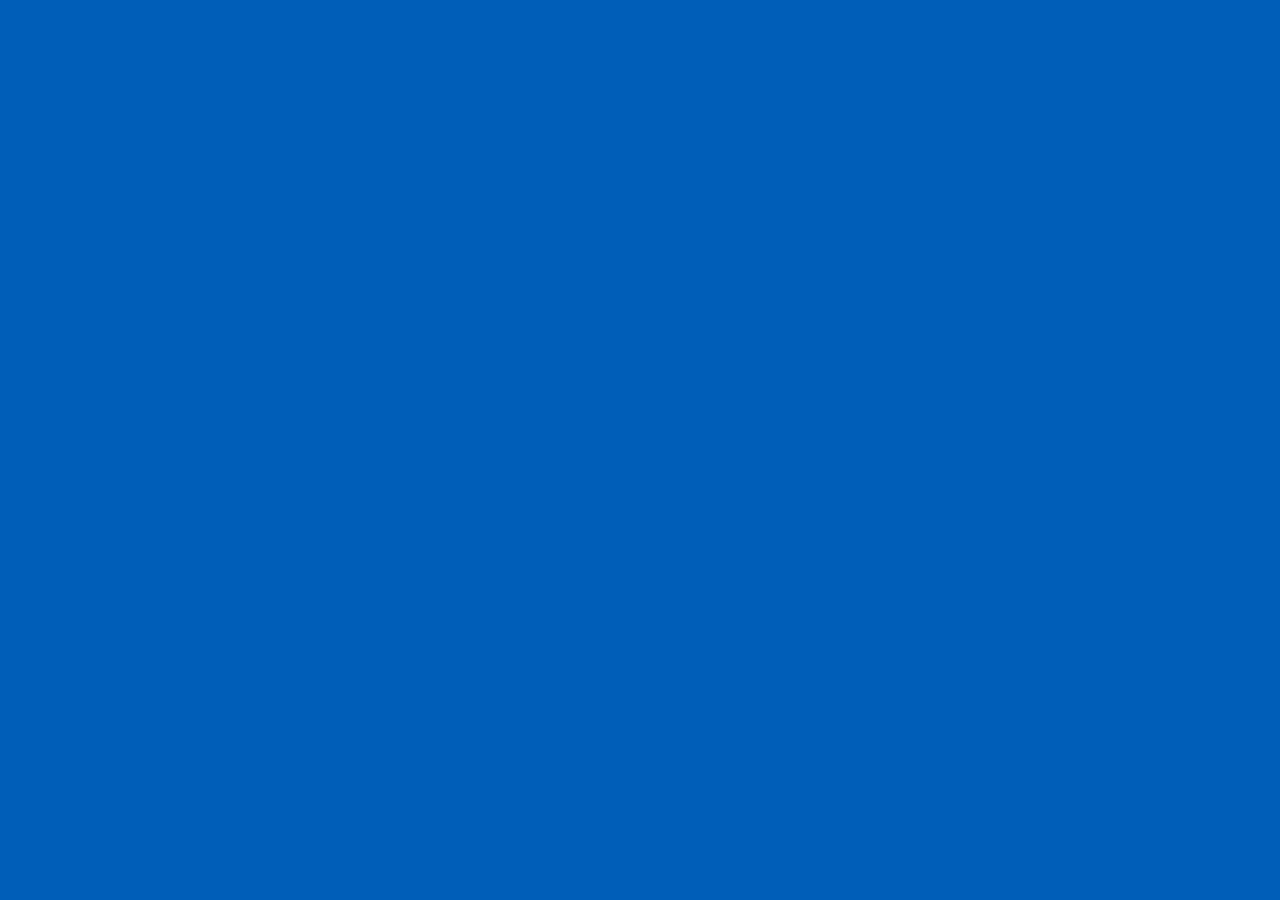
==== dashboard.html @ c89e1d15 "Add css dashboard link" ====
<!DOCTYPE html>
<html lang="es">

<head>
    <meta charset="UTF-8">
    <meta name="viewport" content="width=device-width, initial-scale=1.0">
    <title>Sublytics - Dashboard</title>

    <link rel="stylesheet" href="dashboard.css" />
</head>

<body>

    <!-- ==================== HEADER ==================== -->
    <header></header>

    <!-- ==================== MAIN ==================== -->
    <main></main>

    <!-- ==================== FOOTER ==================== -->
    <footer></footer>

</body>

</html>
---- dashboard.css ----
/* CSS Reset */
*,
*::before,
*::after {
    margin: 0;
    padding: 0;
    box-sizing: border-box;
}

:root {
    --color-blue: #005EB8;
    --color-sky: #2196F3;
    --color-white: #FCFCFC;
    --app-width: 780px;
    --header-height: 120px;
}

body {
    width: var(--app-width);
    height: 100dvh;
    /* Tener en cuenta que el footer debe estar fixed abajo */
    margin: 0 auto;
    color: var(--color-white);
    background: var(--color-blue);
    position: relative;
    font-family: 'Google Sans';
    /* background: linear-gradient(var(--color-blue), var(--color-sky)); */
}
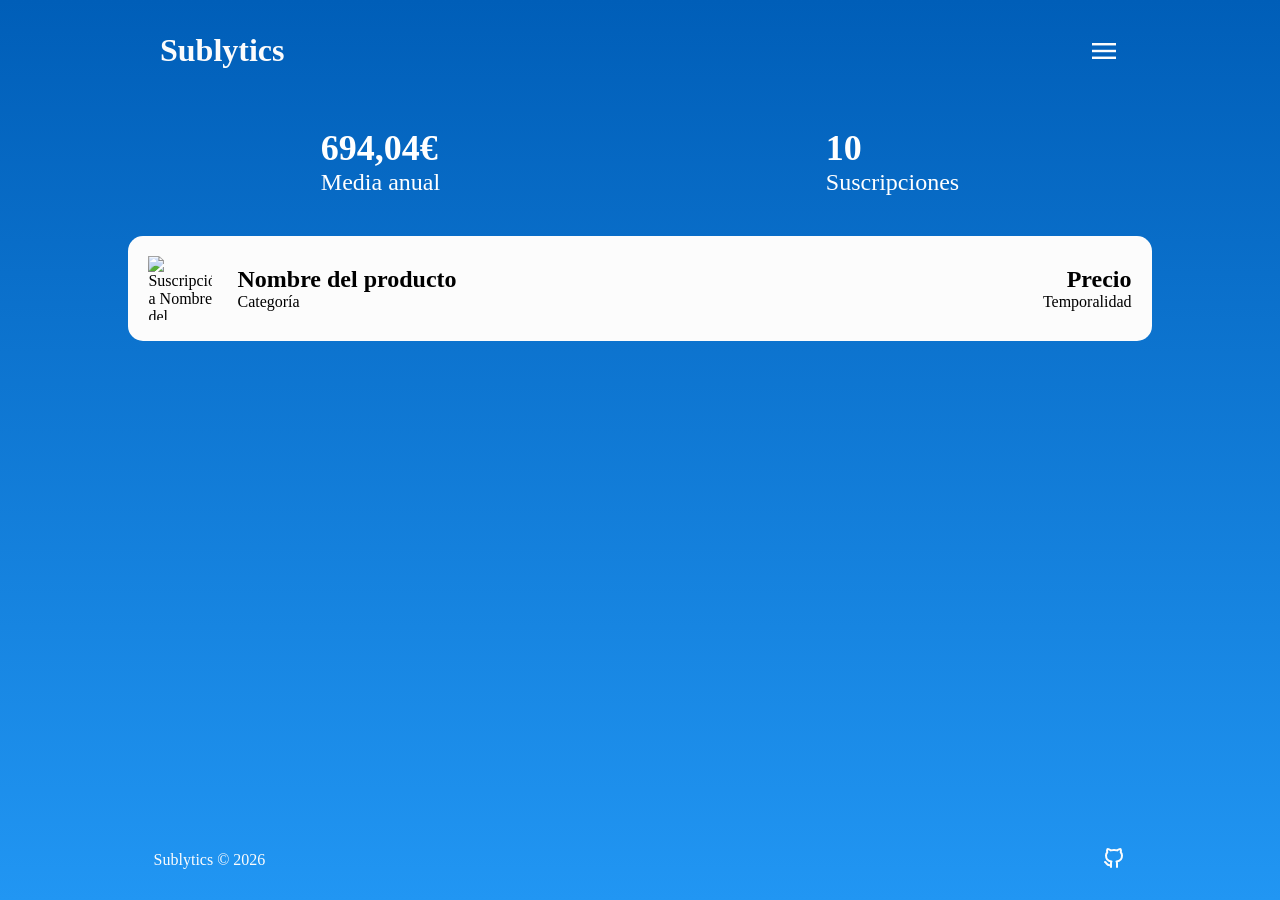
==== commit b58a479c: "Make dashboard page basic functionality" ====
--- a/dashboard.html
+++ b/dashboard.html
@@ -4,6 +4,13 @@
 <head>
     <meta charset="UTF-8">
     <meta name="viewport" content="width=device-width, initial-scale=1.0">
+    <link rel="preconnect" href="https://fonts.googleapis.com">
+    <link rel="preconnect" href="https://fonts.gstatic.com" crossorigin>
+    <link
+        href="https://fonts.googleapis.com/css2?family=Google+Sans:ital,opsz,wght@0,17..18,400..700;1,17..18,400..700&display=swap"
+        rel="stylesheet">
+    <link rel="stylesheet"
+        href="https://fonts.googleapis.com/css2?family=Material+Symbols+Outlined:opsz,wght,FILL,GRAD@20..48,100..700,0..1,-50..200" />
     <title>Sublytics - Dashboard</title>
 
     <link rel="stylesheet" href="dashboard.css" />
@@ -12,13 +19,79 @@
 <body>
 
     <!-- ==================== HEADER ==================== -->
-    <header></header>
+
+    <header class="app-header">
+
+        <h1>Sublytics</h1>
+        <button class="btn-menu material-symbols-outlined" aria-label="Abrir menú principal" aria-expanded="false"
+            aria-controls="main-navigation">menu</button>
+
+        <nav id="main-navigation" class="main-nav" hidden>
+            <ul>
+                <li><a href="/dashboard">Dashboard</a></li>
+                <li><a href="/subscriptions">Suscripciones</a></li>
+                <li><a href="/reports">Informes</a></li>
+                <li><a href="/settings">Configuración</a></li>
+            </ul>
+        </nav>
+
+    </header>
 
     <!-- ==================== MAIN ==================== -->
-    <main></main>
+
+    <main class="app">
+
+        <!-- HERO -->
+        <section class="hero">
+            <div class="hero-stat">
+                <p class="hero-value">694,04€</p>
+                <p class="hero-label">Media anual</p>
+            </div>
+            <div class="hero-stat">
+                <p class="hero-value">10</p>
+                <p class="hero-label">Suscripciones</p>
+            </div>
+        </section>
+
+        <!-- CARD -->
+        <article class="card">
+            <a class="card-link" href="/subscriptions/google-one.html">
+                <img class="card-image" src="assets/Google_One_logo.svg" alt="Suscripción a Nombre del producto" />
+
+                <div class="card-content">
+                    <div class="card-info">
+                        <h2 class="card-title">Nombre del producto</h2>
+                        <p class="card-category">Categoría</p>
+                    </div>
+
+                    <div class="card-pricing">
+                        <p class="card-price">Precio</p>
+                        <p class="card-period">Temporalidad</p>
+                    </div>
+                </div>
+            </a>
+        </article>
+
+    </main>
 
     <!-- ==================== FOOTER ==================== -->
-    <footer></footer>
+
+    <footer>
+        <p class="footer-brand">Sublytics &copy 2026</p>
+
+        <a class="footer-link" href="https://github.com/Jaldekoa/sublytics" target="_blank"
+            aria-label="Ver repositorio de Sublytics en GitHub" rel="noopener noreferrer">
+
+            <svg class="github-icon" width="24" height="24" viewBox="0 0 24 24" fill="none" stroke="currentColor"
+                stroke-width="2" stroke-linecap="round" stroke-linejoin="round"
+                class="icon icon-tabler icons-tabler-outline icon-tabler-brand-github">
+                <path stroke="none" d="M0 0h24v24H0z" fill="none" />
+                <path
+                    d="M9 19c-4.3 1.4 -4.3 -2.5 -6 -3m12 5v-3.5c0 -1 .1 -1.4 -.5 -2c2.8 -.3 5.5 -1.4 5.5 -6a4.6 4.6 0 0 0 -1.3 -3.2a4.2 4.2 0 0 0 -.1 -3.2s-1.1 -.3 -3.5 1.3a12.3 12.3 0 0 0 -6.2 0c-2.4 -1.6 -3.5 -1.3 -3.5 -1.3a4.2 4.2 0 0 0 -.1 3.2a4.6 4.6 0 0 0 -1.3 3.2c0 4.6 2.7 5.7 5.5 6c-.6 .6 -.6 1.2 -.5 2v3.5" />
+            </svg>
+        </a>
+
+    </footer>
 
 </body>
 
--- a/dashboard.css
+++ b/dashboard.css
@@ -11,18 +11,132 @@
     --color-blue: #005EB8;
     --color-sky: #2196F3;
     --color-white: #FCFCFC;
-    --app-width: 780px;
+    --app-width: 80%;
     --header-height: 120px;
 }
 
 body {
+    height: 100dvh;
+    margin: 0 auto;
     width: var(--app-width);
-    height: 100dvh;
-    /* Tener en cuenta que el footer debe estar fixed abajo */
-    margin: 0 auto;
     color: var(--color-white);
     background: var(--color-blue);
     position: relative;
     font-family: 'Google Sans';
-    /* background: linear-gradient(var(--color-blue), var(--color-sky)); */
+    background: linear-gradient(var(--color-blue), var(--color-sky));
+    color: black;
+}
+
+/* ==================== HEADER ==================== */
+
+header {
+    display: flex;
+    justify-content: space-between;
+    padding: 2rem;
+}
+
+header h1 {
+    color: var(--color-white);
+}
+
+.btn-menu {
+    background: transparent;
+    border: 0px;
+    color: var(--color-white);
+    font-size: 32px;
+    cursor: pointer;
+}
+
+.hero {
+    height: var(--header-height);
+    display: flex;
+    justify-content: space-around;
+    align-items: center;
+
+    .hero-stat {
+        font-size: 24px;
+        color: white;
+    }
+
+    .hero-value {
+        font-size: 1.5em;
+        font-weight: bold;
+    }
+}
+
+/* ==================== MAIN ==================== */
+
+.app {
+    display: flex;
+    flex-direction: column;
+    gap: 15px;
+}
+
+.card {
+    background: var(--color-white);
+    border-radius: 15px;
+    transition: all ease-in-out 100ms;
+    cursor: pointer;
+}
+
+.card:hover {
+    scale: 1.05;
+    box-shadow: 0 0 15px 1px white;
+    transition: all ease-in-out 300ms;
+}
+
+.card-link {
+    padding: 2%;
+    display: flex;
+    align-items: center;
+    text-decoration: none;
+    color: inherit;
+}
+
+.card-image {
+    width: 64px;
+    height: 64px;
+    aspect-ratio: 1 / 1;
+    margin-right: 25px;
+    object-fit: contain;
+}
+
+.card-content {
+    width: 100%;
+    display: flex;
+    flex-direction: row;
+    justify-content: space-between;
+}
+
+.card-pricing {
+    text-align: right;
+}
+
+.card-price {
+    font-weight: bold;
+    font-size: 1.5em;
+}
+
+/* ==================== FOOTER ==================== */
+
+footer {
+    bottom: 0;
+    width: var(--app-width);
+    position: fixed;
+    padding: 2% 2%;
+    display: flex;
+    justify-content: space-between;
+    align-items: center;
+    color: var(--color-white);
+}
+
+.github-icon {
+    color: var(--color-white);
+    background: transparent;
+    transition: transform 100ms ease-in-out;
+}
+
+.github-icon:hover {
+    transform: scale(1.1);
+    transition: transform 300ms ease-in-out;
 }
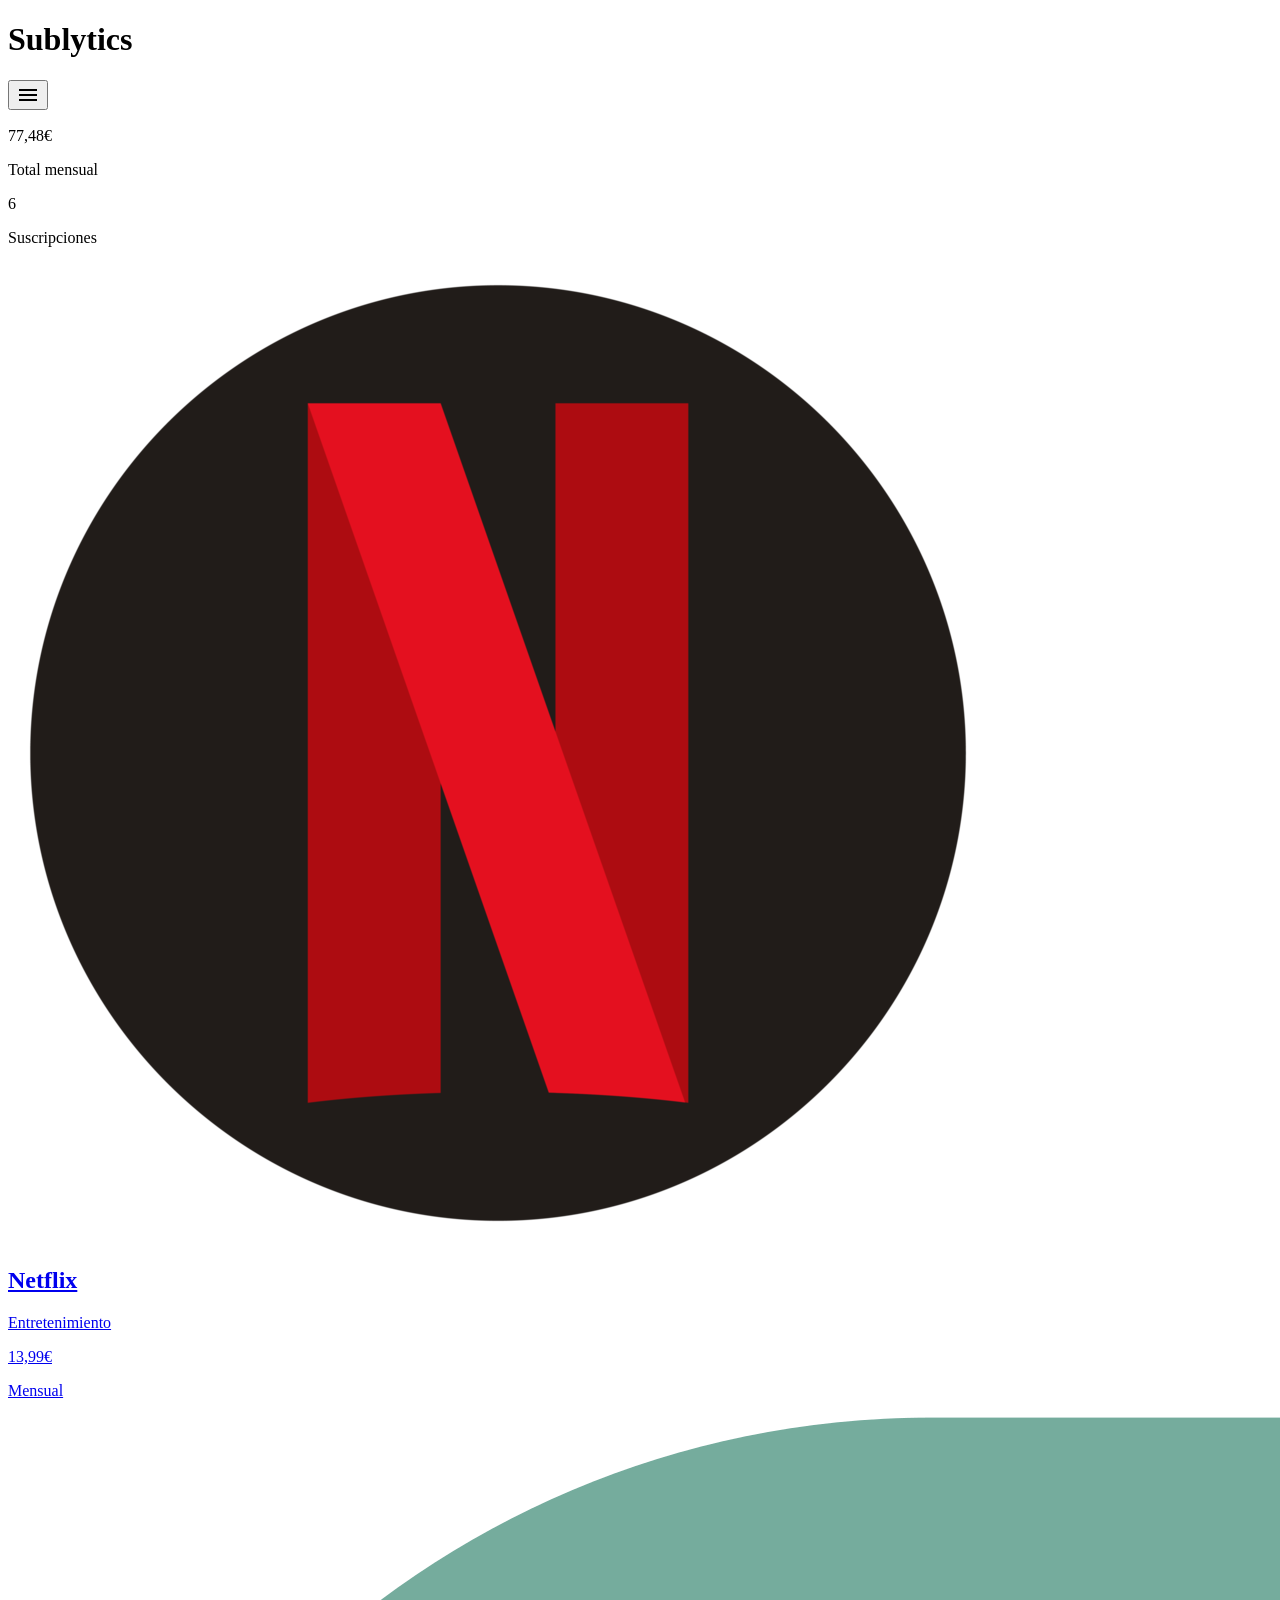
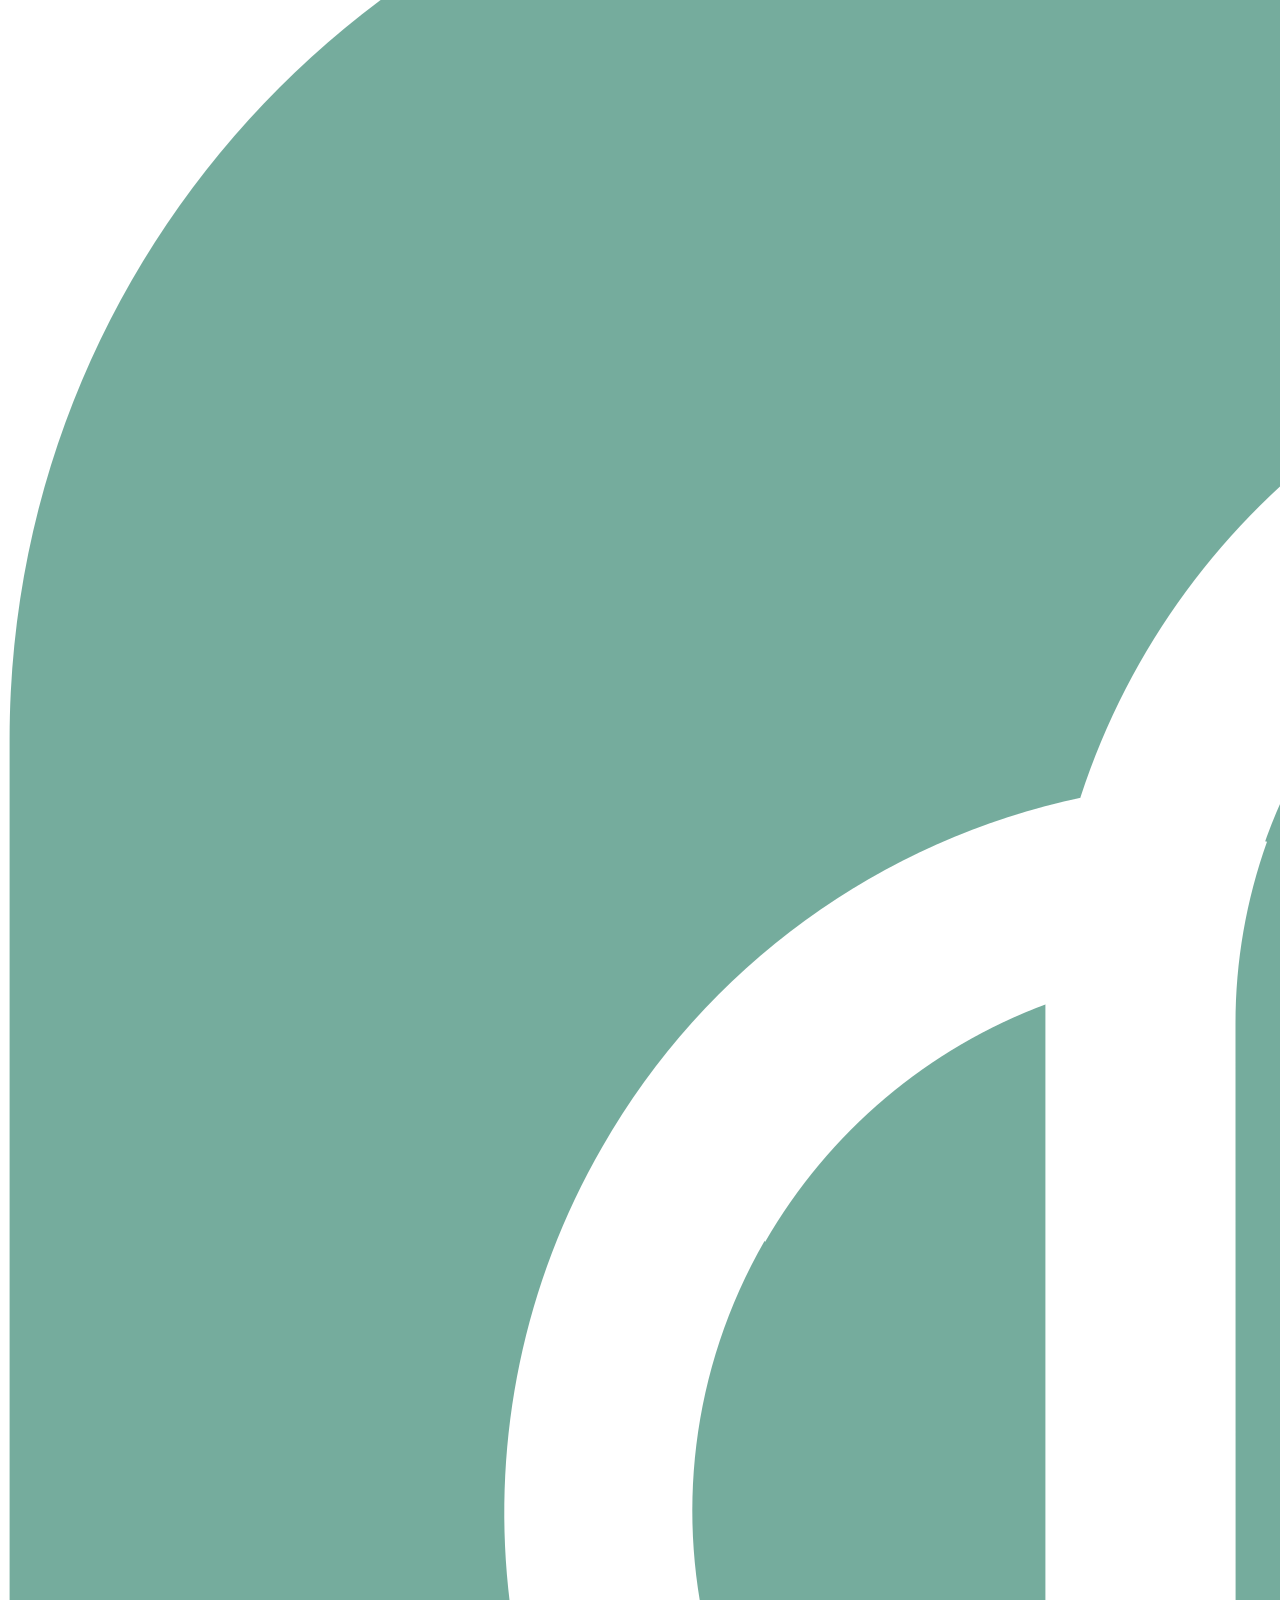
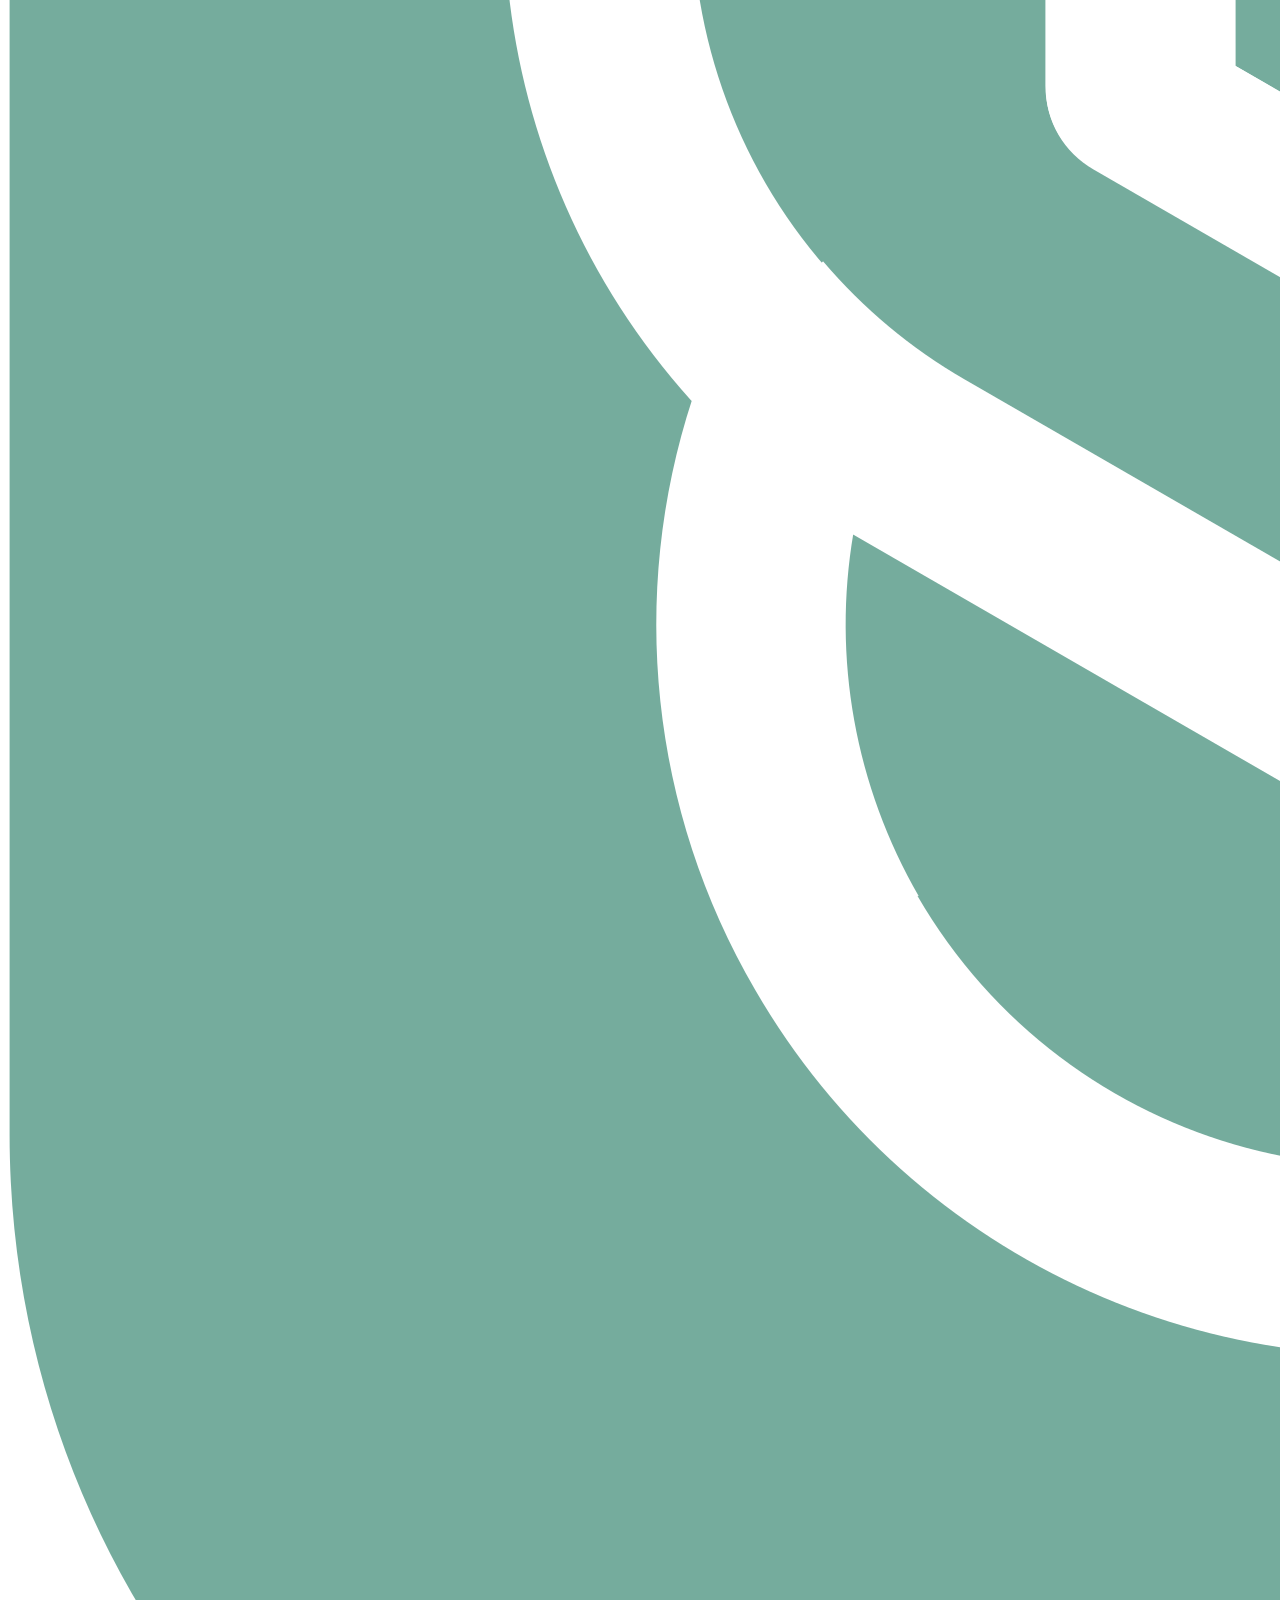
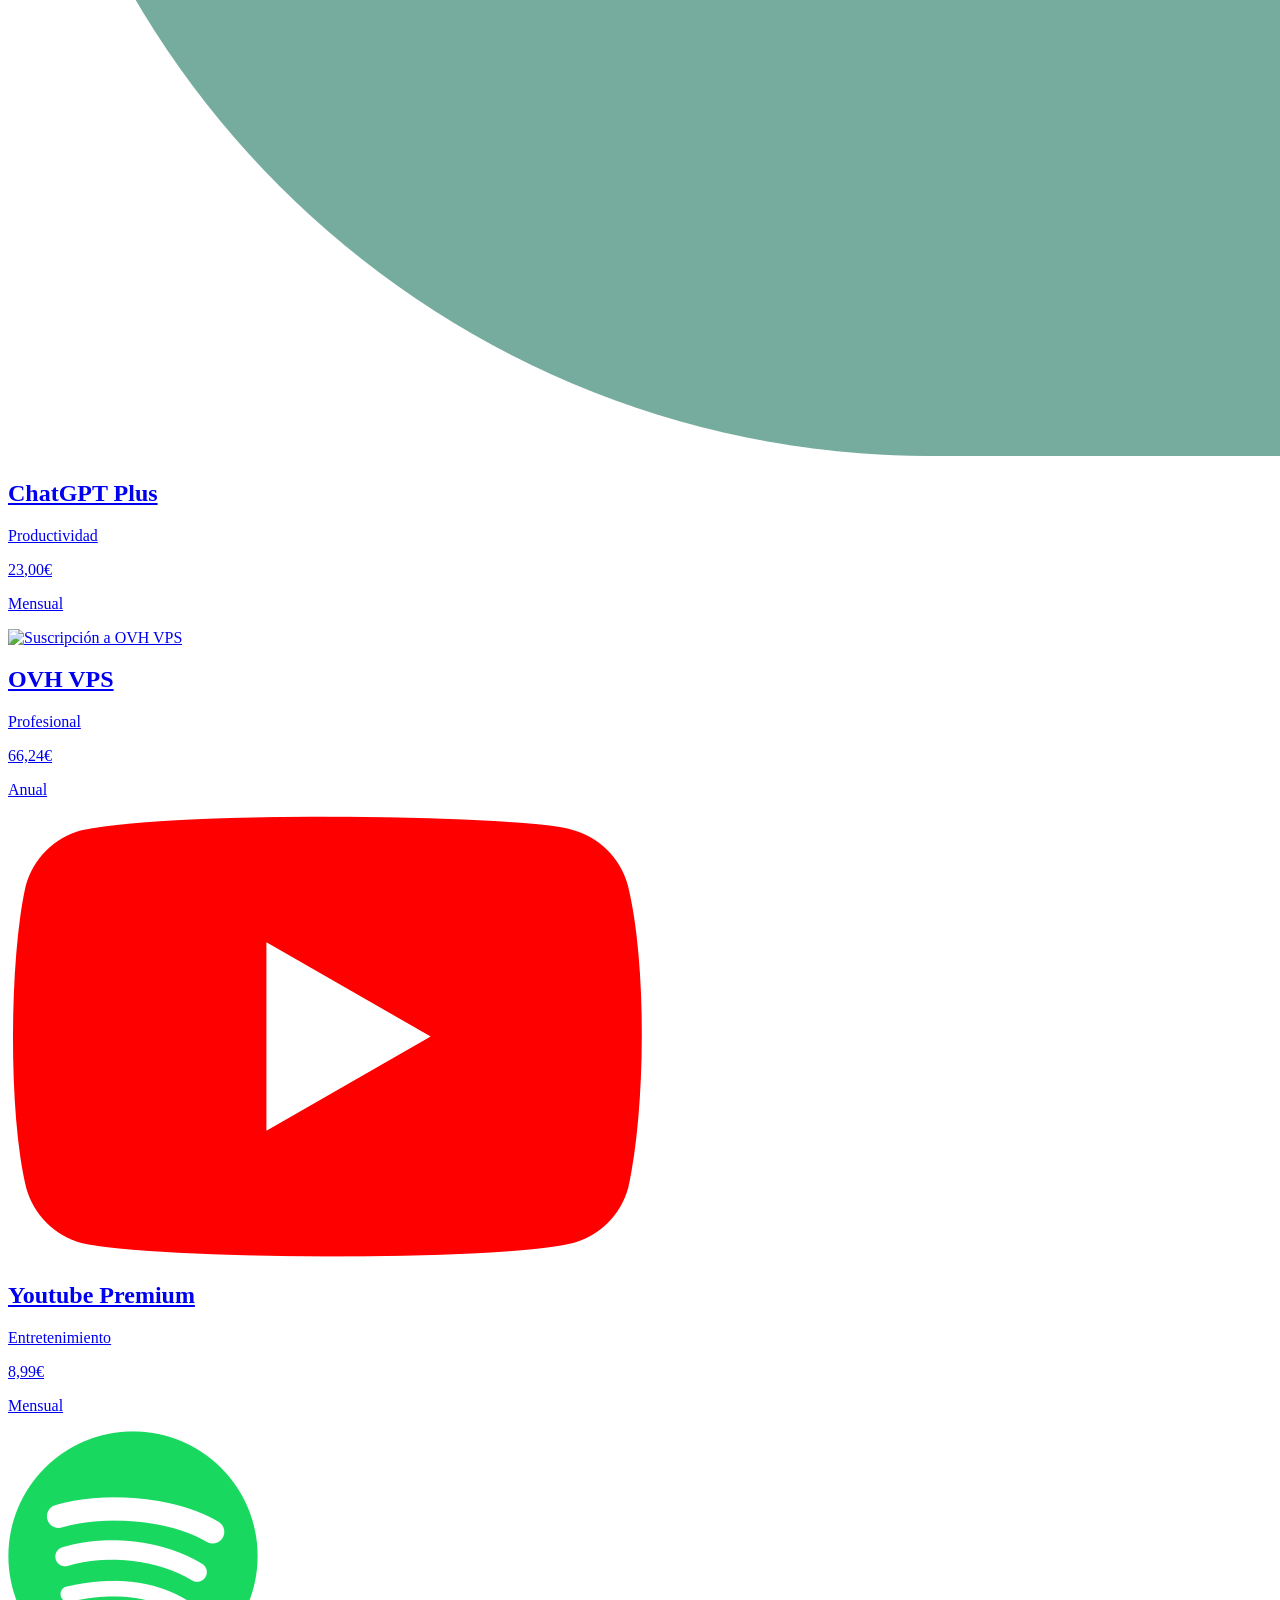
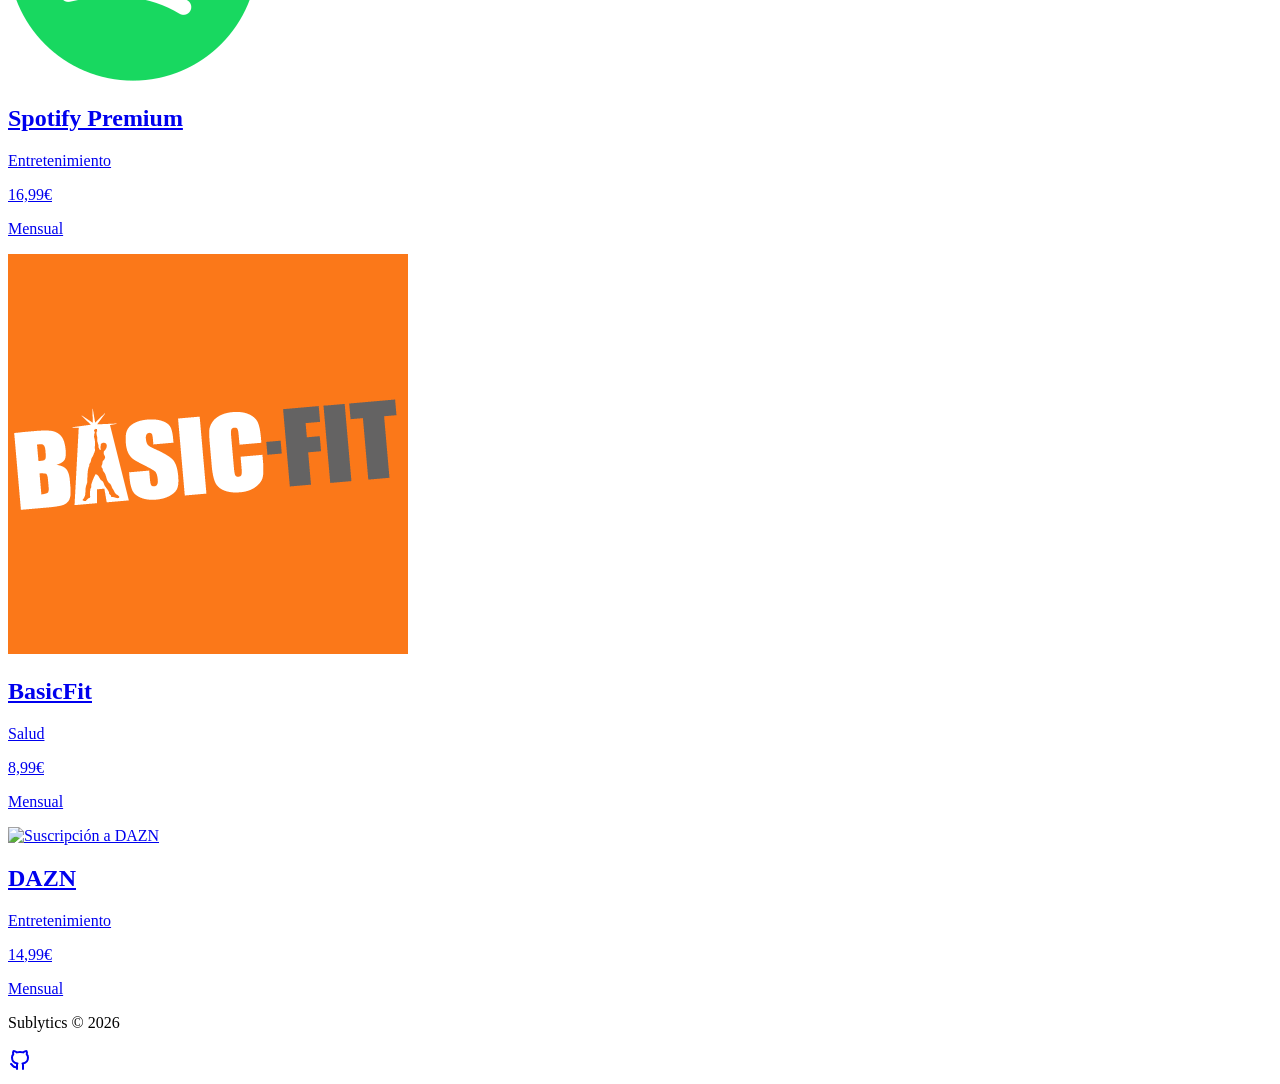
==== commit 725e8bf3: "Add more cards with logos and data and fix navbar" ====
--- a/dashboard.html
+++ b/dashboard.html
@@ -13,7 +13,7 @@
         href="https://fonts.googleapis.com/css2?family=Material+Symbols+Outlined:opsz,wght,FILL,GRAD@20..48,100..700,0..1,-50..200" />
     <title>Sublytics - Dashboard</title>
 
-    <link rel="stylesheet" href="dashboard.css" />
+    <link rel="stylesheet" href="styles/dashboard.css" />
 </head>
 
 <body>
@@ -28,10 +28,9 @@
 
         <nav id="main-navigation" class="main-nav" hidden>
             <ul>
-                <li><a href="/dashboard">Dashboard</a></li>
-                <li><a href="/subscriptions">Suscripciones</a></li>
-                <li><a href="/reports">Informes</a></li>
-                <li><a href="/settings">Configuración</a></li>
+                <li class="username">Bienvenido</li>
+                <li><a href="/subscription.html">Añadir suscripción</a></li>
+                <li><a href="/">Cerrar sesión</a></li>
             </ul>
         </nav>
 
@@ -44,29 +43,137 @@
         <!-- HERO -->
         <section class="hero">
             <div class="hero-stat">
-                <p class="hero-value">694,04€</p>
-                <p class="hero-label">Media anual</p>
+                <p class="hero-value">77,48€</p>
+                <p class="hero-label">Total mensual</p>
             </div>
             <div class="hero-stat">
-                <p class="hero-value">10</p>
+                <p class="hero-value">6</p>
                 <p class="hero-label">Suscripciones</p>
             </div>
         </section>
 
         <!-- CARD -->
         <article class="card">
-            <a class="card-link" href="/subscriptions/google-one.html">
-                <img class="card-image" src="assets/Google_One_logo.svg" alt="Suscripción a Nombre del producto" />
-
-                <div class="card-content">
-                    <div class="card-info">
-                        <h2 class="card-title">Nombre del producto</h2>
-                        <p class="card-category">Categoría</p>
-                    </div>
-
-                    <div class="card-pricing">
-                        <p class="card-price">Precio</p>
-                        <p class="card-period">Temporalidad</p>
+            <a class="card-link" href="/subscription.html?title=Netflix">
+                <img class="card-image" src="assets/Netflix.webp" alt="Suscripción a Netflix" />
+
+                <div class="card-content">
+                    <div class="card-info">
+                        <h2 class="card-title">Netflix</h2>
+                        <p class="card-category">Entretenimiento</p>
+                    </div>
+
+                    <div class="card-pricing">
+                        <p class="card-price">13,99&euro;</p>
+                        <p class="card-period">Mensual</p>
+                    </div>
+                </div>
+            </a>
+        </article>
+
+        <article class="card">
+            <a class="card-link" href="/subscription.html?title=ChatGPT%20Plus">
+                <img class="card-image" src="assets/ChatGPT.png" alt="Suscripción a ChatGPT Plus" />
+
+                <div class="card-content">
+                    <div class="card-info">
+                        <h2 class="card-title">ChatGPT Plus</h2>
+                        <p class="card-category">Productividad</p>
+                    </div>
+
+                    <div class="card-pricing">
+                        <p class="card-price">23,00&euro;</p>
+                        <p class="card-period">Mensual</p>
+                    </div>
+                </div>
+            </a>
+        </article>
+
+        <article class="card">
+            <a class="card-link" href="/subscription.html?title=OVH&VPS">
+                <img class="card-image" src="assets/OVH.png" alt="Suscripción a OVH VPS" />
+
+                <div class="card-content">
+                    <div class="card-info">
+                        <h2 class="card-title">OVH VPS</h2>
+                        <p class="card-category">Profesional</p>
+                    </div>
+
+                    <div class="card-pricing">
+                        <p class="card-price">66,24&euro;</p>
+                        <p class="card-period">Anual</p>
+                    </div>
+                </div>
+            </a>
+        </article>
+
+        <article class="card">
+            <a class="card-link" href="/subscription.html?title=Youtube%20Premium">
+                <img class="card-image" src="assets/Youtube.png" alt="Suscripción a Youtube Premium" />
+
+                <div class="card-content">
+                    <div class="card-info">
+                        <h2 class="card-title">Youtube Premium</h2>
+                        <p class="card-category">Entretenimiento</p>
+                    </div>
+
+                    <div class="card-pricing">
+                        <p class="card-price">8,99&euro;</p>
+                        <p class="card-period">Mensual</p>
+                    </div>
+                </div>
+            </a>
+        </article>
+
+        <article class="card">
+            <a class="card-link" href="/subscription.html?title=Spotify%20Premium">
+                <img class="card-image" src="assets/Spotify.png" alt="Suscripción a Spotify Premium" />
+
+                <div class="card-content">
+                    <div class="card-info">
+                        <h2 class="card-title">Spotify Premium</h2>
+                        <p class="card-category">Entretenimiento</p>
+                    </div>
+
+                    <div class="card-pricing">
+                        <p class="card-price">16,99&euro;</p>
+                        <p class="card-period">Mensual</p>
+                    </div>
+                </div>
+            </a>
+        </article>
+
+        <article class="card">
+            <a class="card-link" href="/subscription.html?title=BasicFit">
+                <img class="card-image" src="assets/BasicFit.png" alt="Suscripción a BasicFit" />
+
+                <div class="card-content">
+                    <div class="card-info">
+                        <h2 class="card-title">BasicFit</h2>
+                        <p class="card-category">Salud</p>
+                    </div>
+
+                    <div class="card-pricing">
+                        <p class="card-price">8,99&euro;</p>
+                        <p class="card-period">Mensual</p>
+                    </div>
+                </div>
+            </a>
+        </article>
+
+        <article class="card">
+            <a class="card-link" href="/subscription.html?title=DAZN">
+                <img class="card-image" src="assets/DAZN.webp" alt="Suscripción a DAZN" />
+
+                <div class="card-content">
+                    <div class="card-info">
+                        <h2 class="card-title">DAZN</h2>
+                        <p class="card-category">Entretenimiento</p>
+                    </div>
+
+                    <div class="card-pricing">
+                        <p class="card-price">14,99&euro;</p>
+                        <p class="card-period">Mensual</p>
                     </div>
                 </div>
             </a>
@@ -93,6 +200,7 @@
 
     </footer>
 
+    <script src="scripts/dashboard.js"></script>
 </body>
 
 </html>
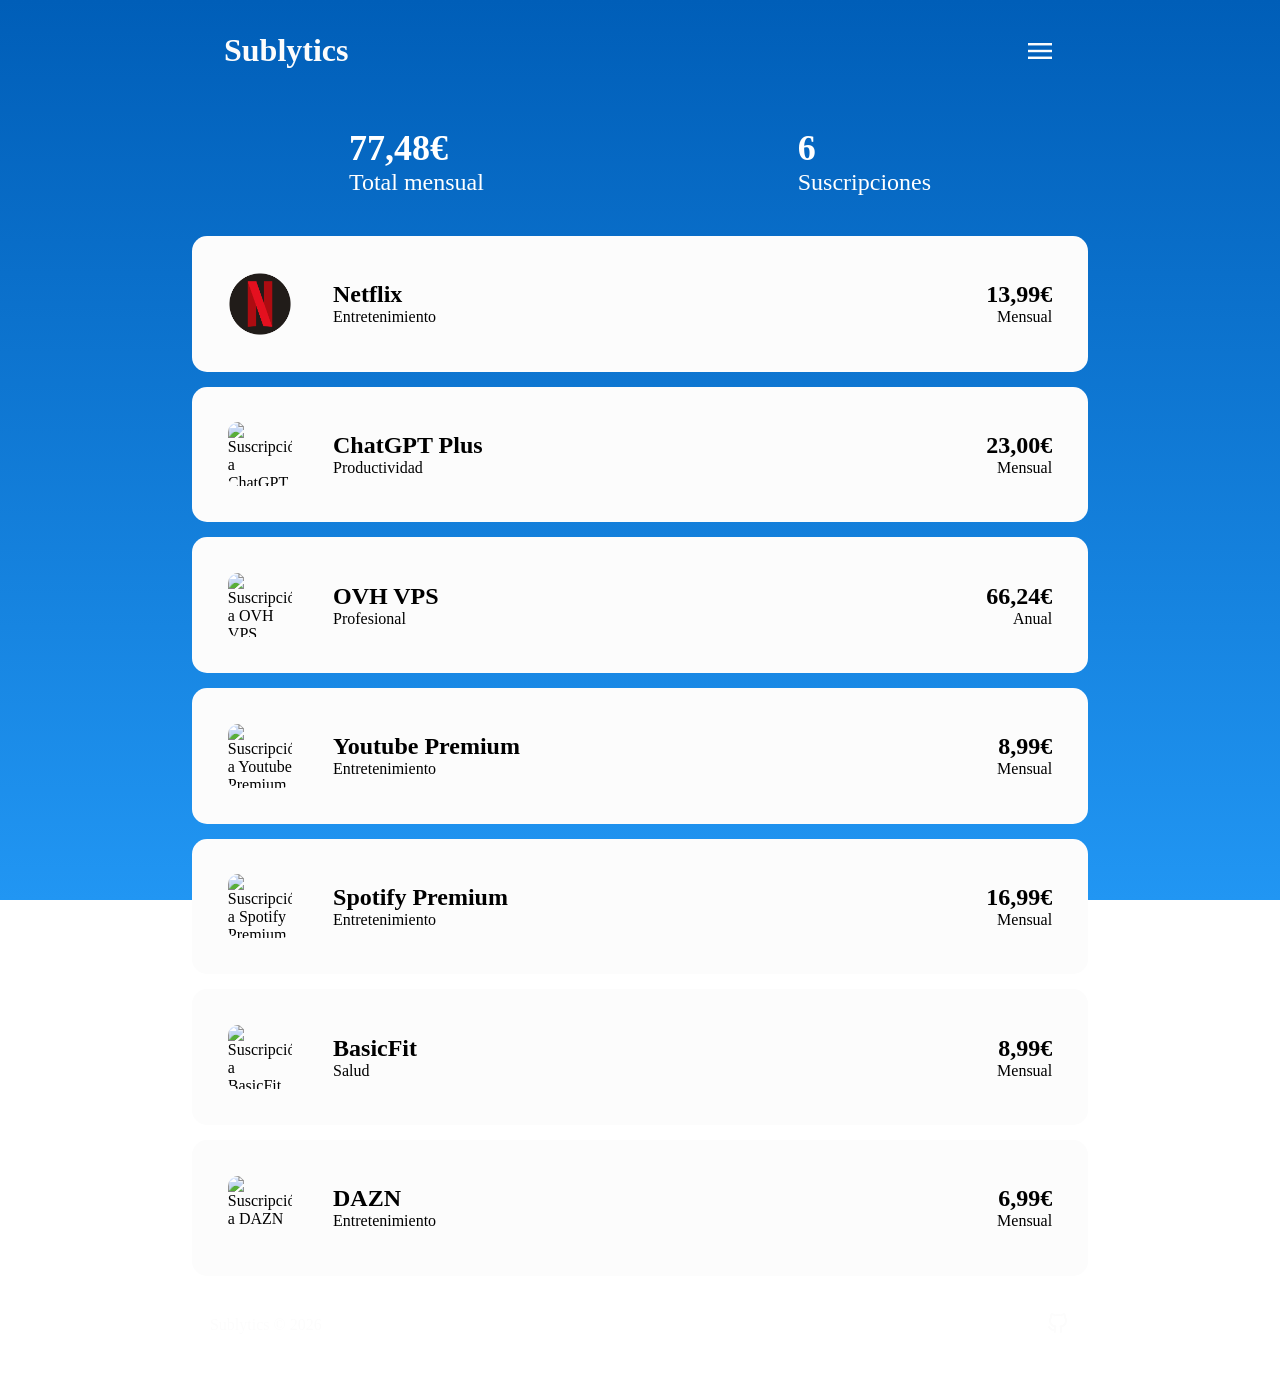
==== commit c4535692: "Add easter egg" ====
--- a/dashboard.html
+++ b/dashboard.html
@@ -54,7 +54,8 @@
 
         <!-- CARD -->
         <article class="card">
-            <a class="card-link" href="/subscription.html?title=Netflix">
+            <a class="card-link"
+                href="/subscription.html?title=Netflix&category=Entretenimiento&price=13,99&period=Mensual">
                 <img class="card-image" src="assets/Netflix.webp" alt="Suscripción a Netflix" />
 
                 <div class="card-content">
@@ -72,8 +73,9 @@
         </article>
 
         <article class="card">
-            <a class="card-link" href="/subscription.html?title=ChatGPT%20Plus">
-                <img class="card-image" src="assets/ChatGPT.png" alt="Suscripción a ChatGPT Plus" />
+            <a class="card-link"
+                href="/subscription.html?title=ChatGPT&category=Productividad&price=23,00&period=Mensual">
+                <img class="card-image" src="assets/ChatGPT.webp" alt="Suscripción a ChatGPT Plus" />
 
                 <div class="card-content">
                     <div class="card-info">
@@ -90,8 +92,8 @@
         </article>
 
         <article class="card">
-            <a class="card-link" href="/subscription.html?title=OVH&VPS">
-                <img class="card-image" src="assets/OVH.png" alt="Suscripción a OVH VPS" />
+            <a class="card-link" href="/subscription.html?title=OVH&category=Profesional&price=64,24&period=Anual">
+                <img class="card-image" src="assets/OVH.webp" alt="Suscripción a OVH VPS" />
 
                 <div class="card-content">
                     <div class="card-info">
@@ -108,8 +110,9 @@
         </article>
 
         <article class="card">
-            <a class="card-link" href="/subscription.html?title=Youtube%20Premium">
-                <img class="card-image" src="assets/Youtube.png" alt="Suscripción a Youtube Premium" />
+            <a class="card-link"
+                href="/subscription.html?title=Youtube&category=Entretenimiento&price=8,99&period=Mensual">
+                <img class="card-image" src="assets/Youtube.webp" alt="Suscripción a Youtube Premium" />
 
                 <div class="card-content">
                     <div class="card-info">
@@ -126,8 +129,9 @@
         </article>
 
         <article class="card">
-            <a class="card-link" href="/subscription.html?title=Spotify%20Premium">
-                <img class="card-image" src="assets/Spotify.png" alt="Suscripción a Spotify Premium" />
+            <a class="card-link"
+                href="/subscription.html?title=Spotify&category=Entretenimiento&price=16,99&period=Mensual">
+                <img class="card-image" src="assets/Spotify.webp" alt="Suscripción a Spotify Premium" />
 
                 <div class="card-content">
                     <div class="card-info">
@@ -144,8 +148,9 @@
         </article>
 
         <article class="card">
-            <a class="card-link" href="/subscription.html?title=BasicFit">
-                <img class="card-image" src="assets/BasicFit.png" alt="Suscripción a BasicFit" />
+            <a class="card-link"
+                href="/subscription.html?title=BasicFit&category=Entretenimiento&price=8,99&period=Mensual">
+                <img class="card-image" src="assets/BasicFit.webp" alt="Suscripción a BasicFit" />
 
                 <div class="card-content">
                     <div class="card-info">
@@ -162,7 +167,8 @@
         </article>
 
         <article class="card">
-            <a class="card-link" href="/subscription.html?title=DAZN">
+            <a class="card-link"
+                href="/subscription.html?title=DAZN&category=Entretenimiento&price=14,99&period=Mensual">
                 <img class="card-image" src="assets/DAZN.webp" alt="Suscripción a DAZN" />
 
                 <div class="card-content">
@@ -172,7 +178,26 @@
                     </div>
 
                     <div class="card-pricing">
-                        <p class="card-price">14,99&euro;</p>
+                        <p class="card-price">6,99&euro;</p>
+                        <p class="card-period">Mensual</p>
+                    </div>
+                </div>
+            </a>
+        </article>
+
+        <article class="card" hidden>
+            <a class="card-link"
+                href="/subscription.html?title=OnlyFans&category=Entretenimiento&price=9,99&period=Mensual">
+                <img class="card-image" src="assets/OnlyFans.webp" alt="Suscripción a OnlyFans" />
+
+                <div class="card-content">
+                    <div class="card-info">
+                        <h2 class="card-title">Página Azul</h2>
+                        <p class="card-category">Entretenimiento</p>
+                    </div>
+
+                    <div class="card-pricing">
+                        <p class="card-price">9,99&euro;</p>
                         <p class="card-period">Mensual</p>
                     </div>
                 </div>
--- a/styles/dashboard.css
+++ b/styles/dashboard.css
@@ -0,0 +1,210 @@
+/* CSS Reset */
+*,
+*::before,
+*::after {
+    margin: 0;
+    padding: 0;
+    box-sizing: border-box;
+}
+
+:root {
+    --color-blue: #005EB8;
+    --color-sky: #2196F3;
+    --color-white: #FCFCFC;
+    --min-app-width: 50%;
+    --max-app-width: 100%;
+    --header-height: 120px;
+}
+
+body {
+    min-height: 100dvh;
+    margin: 0 auto;
+    width: clamp(var(--min-app-width), 70dvw, var(--max-app-width));
+    color: var(--color-white);
+    background: var(--color-blue);
+    font-family: 'Google Sans';
+    background: linear-gradient(var(--color-blue), var(--color-sky));
+    background-attachment: fixed;
+    color: black;
+}
+
+/* ==================== HEADER ==================== */
+
+header {
+    display: flex;
+    justify-content: space-between;
+    padding: 2rem;
+}
+
+header h1 {
+    color: var(--color-white);
+}
+
+.btn-menu {
+    background: transparent;
+    border: 0px;
+    color: var(--color-white);
+    font-size: 32px;
+    cursor: pointer;
+}
+
+.hero {
+    height: var(--header-height);
+    display: flex;
+    justify-content: space-around;
+    align-items: center;
+
+    .hero-stat {
+        font-size: 24px;
+        color: white;
+    }
+
+    .hero-value {
+        font-size: 1.5em;
+        font-weight: bold;
+    }
+}
+
+.app-header {
+    position: relative;
+    z-index: 1;
+}
+
+.main-nav {
+    position: absolute;
+    top: 75%;
+    right: 2rem;
+    background-color: var(--color-white);
+    border-radius: 12px;
+    padding: 1rem;
+    min-width: 200px;
+    box-shadow: 0 10px 25px rgba(00, 5E, B8, 0.2);
+}
+
+.main-nav ul {
+    list-style: none;
+    display: flex;
+    flex-direction: column;
+    gap: .75rem;
+}
+
+.main-nav a {
+    text-decoration: none;
+    color: var(--color-blue);
+    font-weight: 600;
+    display: block;
+    padding: 0.5rem;
+    border-radius: 8px;
+    transition: background 0.2s;
+}
+
+.main-nav a:hover {
+    background-color: rgba(0, 94, 184, 0.1);
+}
+
+.main-nav[hidden] {
+    display: none;
+}
+
+/* ==================== MAIN ==================== */
+
+.app {
+    display: flex;
+    flex-direction: column;
+    gap: 15px;
+}
+
+.card {
+    background: var(--color-white);
+    border-radius: 15px;
+    transition: all ease-in-out 100ms;
+    cursor: pointer;
+}
+
+.card:hover {
+    scale: 1.05;
+    box-shadow: 0 0 15px 1px white;
+    transition: all ease-in-out 300ms;
+}
+
+.card-title {
+    text-wrap: pretty;
+}
+
+.card-link {
+    padding: 4%;
+    display: flex;
+    align-items: center;
+    text-decoration: none;
+    color: inherit;
+}
+
+.card-image {
+    width: 64px;
+    height: 64px;
+    aspect-ratio: 1 / 1;
+    margin-right: clamp(5%, 25px, 12px);
+    object-fit: contain;
+    border-radius: 10px;
+}
+
+.card-content {
+    width: 100%;
+    display: flex;
+    flex-direction: row;
+    justify-content: space-between;
+}
+
+.card-pricing {
+    text-align: right;
+}
+
+.card-price {
+    font-weight: bold;
+    font-size: 1.5em;
+}
+
+/* ==================== FOOTER ==================== */
+
+footer {
+    bottom: 0;
+    padding: 4% 2%;
+    display: flex;
+    justify-content: space-between;
+    align-items: center;
+    color: var(--color-white);
+}
+
+.github-icon {
+    color: var(--color-white);
+    background: transparent;
+    transition: transform 100ms ease-in-out;
+}
+
+.github-icon:hover {
+    transform: scale(1.1);
+    transition: transform 300ms ease-in-out;
+}
+
+/* Media queries (min.width: 540px)*/
+
+@media (width <=720px) {
+
+    .card-title,
+    .card-price {
+        font-size: 1rem;
+    }
+
+    .card-category,
+    .card-period {
+        font-size: 0.75rem;
+    }
+
+    .hero .hero-value {
+        font-size: 1em;
+    }
+
+    .hero-label {
+        font-size: 0.75rem;
+    }
+}
